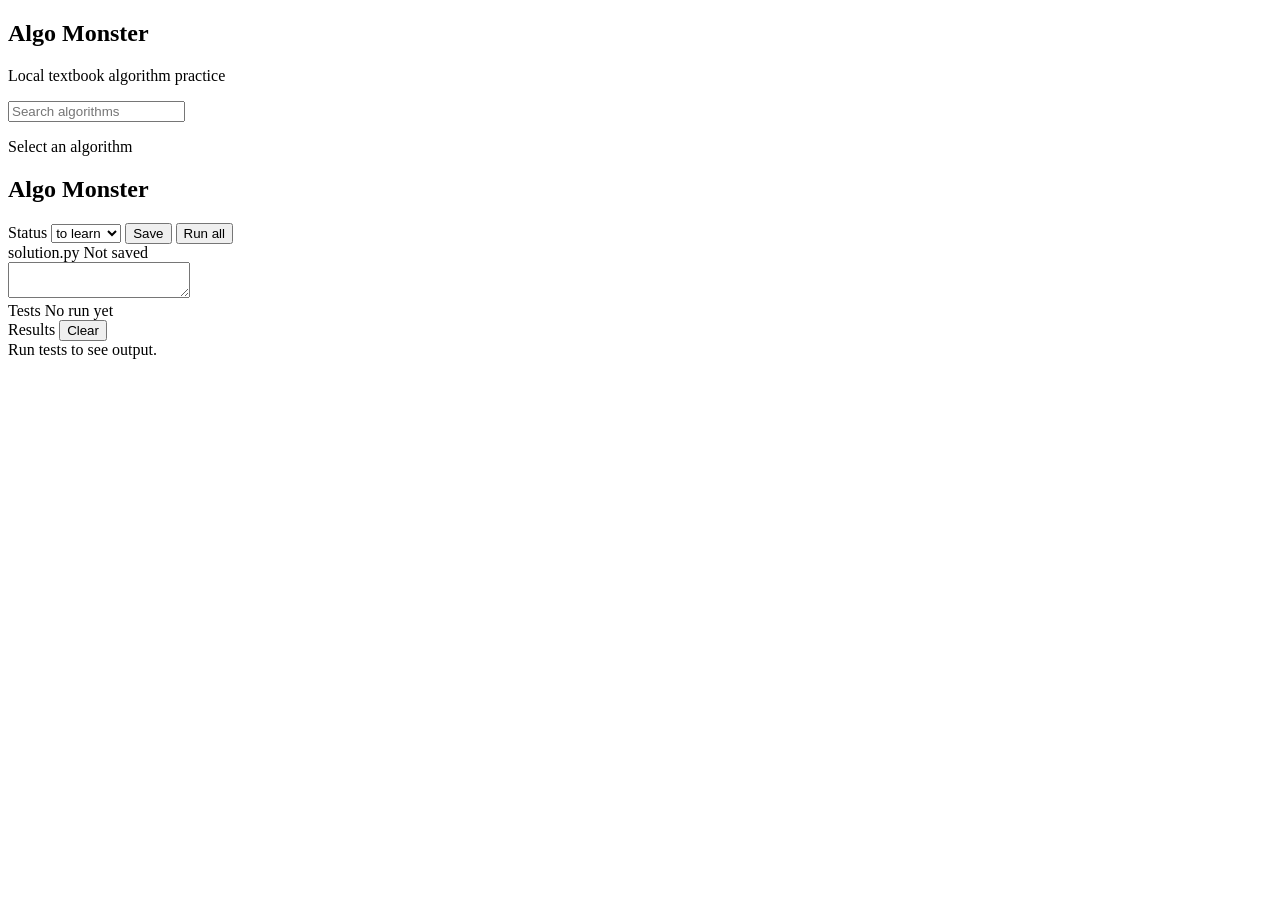
==== web/index.html @ 2ee1469a "mvp" ====
<!doctype html>
<html lang="en">
  <head>
    <meta charset="utf-8">
    <meta name="viewport" content="width=device-width, initial-scale=1">
    <title>Algo Monster</title>
    <link rel="stylesheet" href="/styles.css">
  </head>
  <body>
    <div class="app-shell">
      <aside class="sidebar">
        <div class="brand">
          <h1>Algo Monster</h1>
          <p>Local textbook algorithm practice</p>
        </div>
        <div class="sidebar-tools">
          <input id="search" type="search" placeholder="Search algorithms" autocomplete="off">
        </div>
        <nav id="algorithm-list" class="algorithm-list" aria-label="Algorithms"></nav>
      </aside>

      <main class="workspace">
        <header class="topbar">
          <div>
            <p id="category" class="category">Select an algorithm</p>
            <h2 id="title">Algo Monster</h2>
          </div>
          <div class="actions">
            <label class="status-control">
              <span>Status</span>
              <select id="learning-status">
                <option value="to learn">to learn</option>
                <option value="learning">learning</option>
                <option value="learned">learned</option>
              </select>
            </label>
            <button id="save-btn" type="button">Save</button>
            <button id="run-btn" type="button" class="primary">Run all</button>
          </div>
        </header>

        <section class="main-grid">
          <section class="prompt-panel" aria-label="Prompt">
            <div id="prompt" class="prompt"></div>
          </section>

          <section class="editor-panel" aria-label="Editor">
            <div class="panel-header">
              <span>solution.py</span>
              <span id="save-state" class="muted">Not saved</span>
            </div>
            <textarea id="editor" spellcheck="false" autocomplete="off" autocapitalize="off"></textarea>
          </section>

          <section class="tests-panel" aria-label="Tests">
            <div class="panel-header">
              <span>Tests</span>
              <span id="summary" class="muted">No run yet</span>
            </div>
            <div id="tests" class="tests"></div>
          </section>

          <section class="results-panel" aria-label="Results">
            <div class="panel-header">
              <span>Results</span>
              <button id="clear-btn" type="button" class="ghost">Clear</button>
            </div>
            <div id="results" class="results empty">Run tests to see output.</div>
          </section>
        </section>
      </main>
    </div>

    <script src="/app.js"></script>
  </body>
</html>
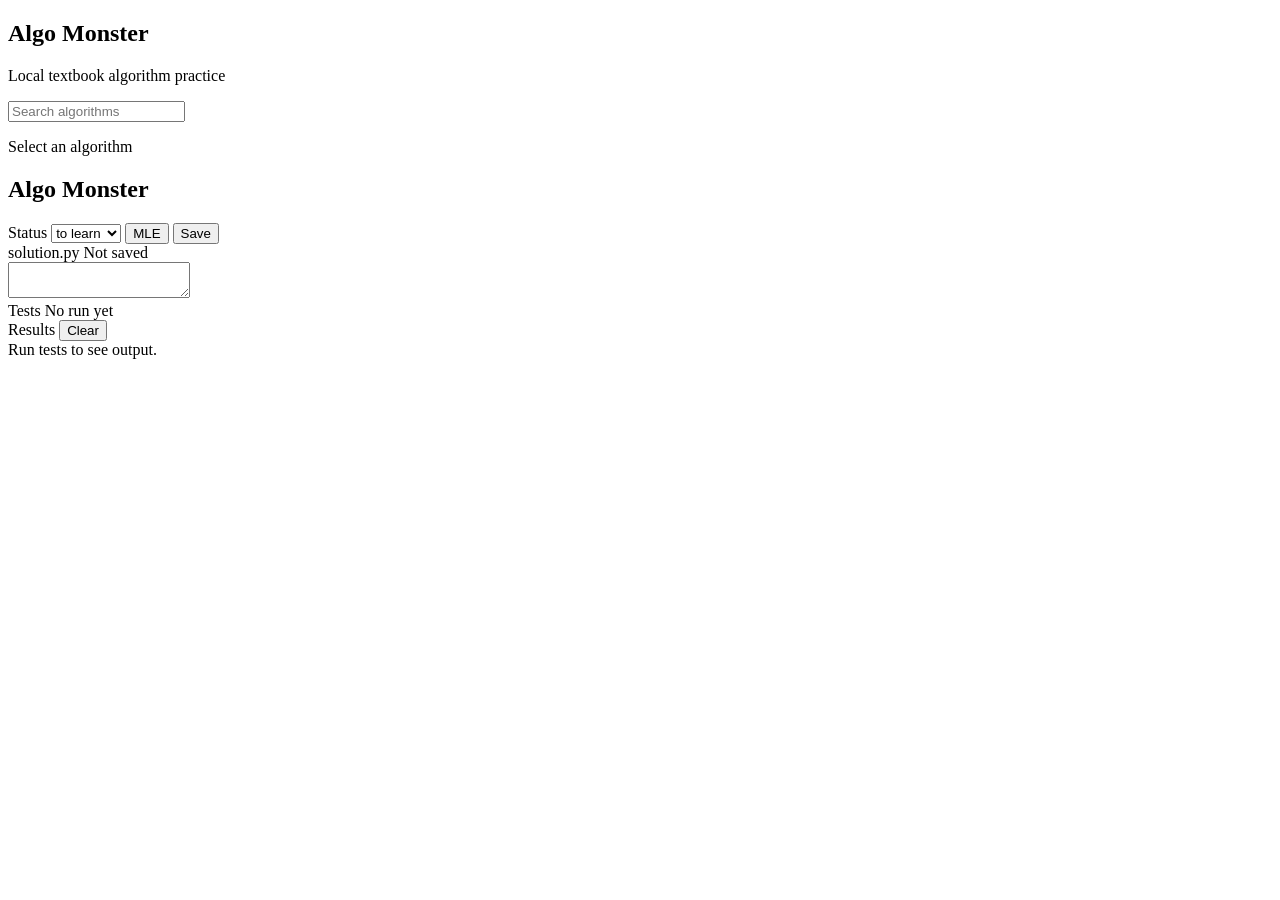
==== commit 17f0b1fa: "added mle monster" ====
--- a/web/index.html
+++ b/web/index.html
@@ -17,6 +17,7 @@
           <input id="search" type="search" placeholder="Search algorithms" autocomplete="off">
         </div>
         <nav id="algorithm-list" class="algorithm-list" aria-label="Algorithms"></nav>
+        <nav id="mle-question-list" class="algorithm-list mle-questions hidden" aria-label="MLE Questions"></nav>
       </aside>
 
       <main class="workspace">
@@ -34,8 +35,8 @@
                 <option value="learned">learned</option>
               </select>
             </label>
+            <button id="mode-toggle-btn" type="button">MLE</button>
             <button id="save-btn" type="button">Save</button>
-            <button id="run-btn" type="button" class="primary">Run all</button>
           </div>
         </header>
 
@@ -51,7 +52,6 @@
             </div>
             <textarea id="editor" spellcheck="false" autocomplete="off" autocapitalize="off"></textarea>
           </section>
-
           <section class="tests-panel" aria-label="Tests">
             <div class="panel-header">
               <span>Tests</span>
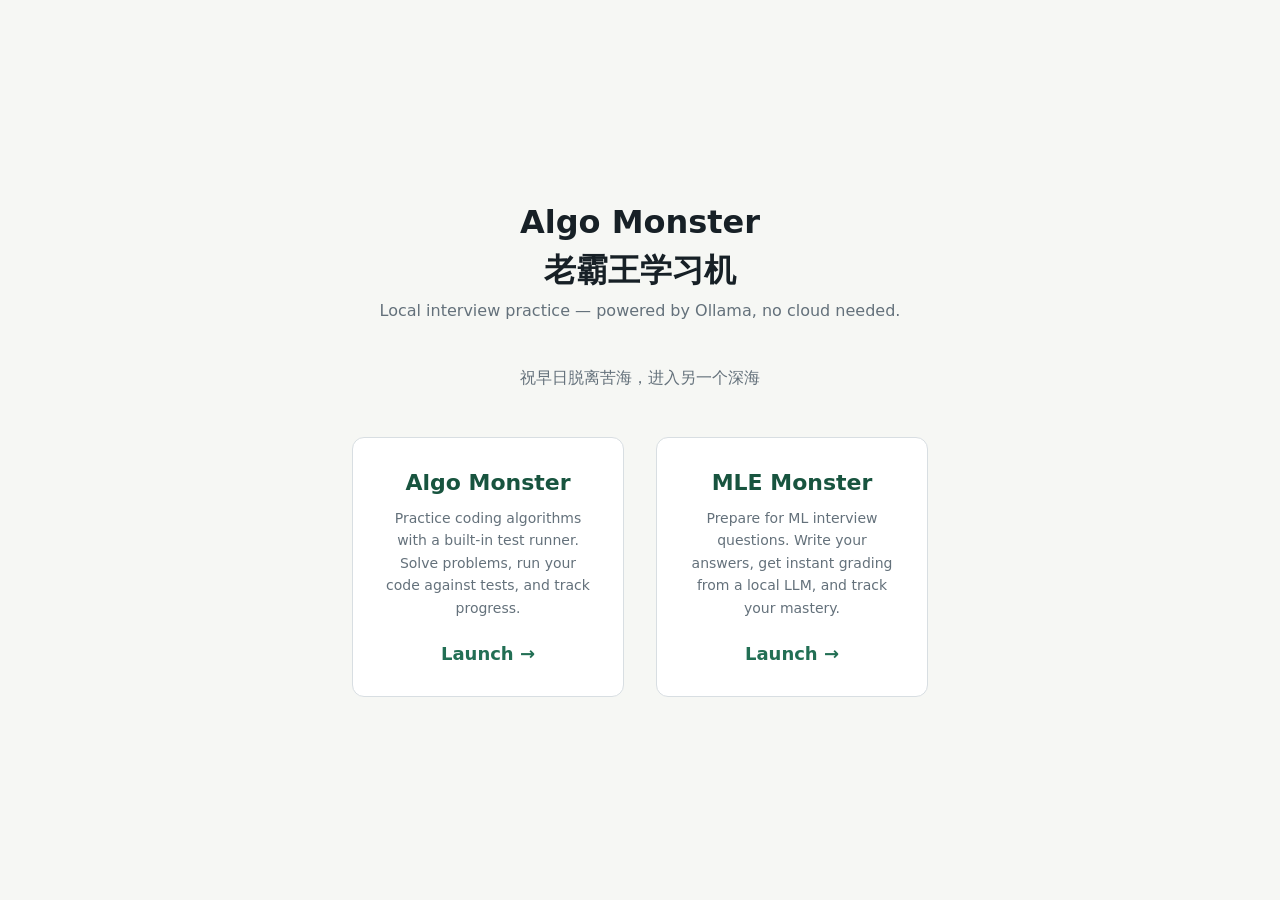
==== commit 1dde5f4e: "create index and entry points to algo or mle monster" ====
--- a/web/index.html
+++ b/web/index.html
@@ -1,76 +1,138 @@
 <!doctype html>
 <html lang="en">
-  <head>
-    <meta charset="utf-8">
-    <meta name="viewport" content="width=device-width, initial-scale=1">
-    <title>Algo Monster</title>
-    <link rel="stylesheet" href="/styles.css">
-  </head>
-  <body>
-    <div class="app-shell">
-      <aside class="sidebar">
-        <div class="brand">
-          <h1>Algo Monster</h1>
-          <p>Local textbook algorithm practice</p>
+    <head>
+        <meta charset="utf-8" />
+        <meta name="viewport" content="width=device-width, initial-scale=1" />
+        <title>Algo Monster 老霸王学习机 — Local Interview Practice</title>
+        <style>
+            :root {
+                --bg: #f6f7f4;
+                --text: #172026;
+                --muted: #64717b;
+                --accent: #226f54;
+                --accent-dark: #18543f;
+                --border: #d8dee2;
+            }
+
+            * {
+                box-sizing: border-box;
+                margin: 0;
+                padding: 0;
+            }
+
+            body {
+                font-family:
+                    Inter,
+                    ui-sans-serif,
+                    system-ui,
+                    -apple-system,
+                    sans-serif;
+                background: var(--bg);
+                color: var(--text);
+                min-height: 100vh;
+                display: flex;
+                flex-direction: column;
+                align-items: center;
+                justify-content: center;
+            }
+
+            .landing {
+                text-align: center;
+                max-width: 640px;
+                padding: 2rem;
+            }
+
+            .landing h1 {
+                font-size: 32px;
+                margin-bottom: 0.5rem;
+            }
+
+            .landing p {
+                color: var(--muted);
+                margin-bottom: 3rem;
+                font-size: 16px;
+            }
+
+            .product-grid {
+                display: grid;
+                grid-template-columns: 1fr 1fr;
+                gap: 2rem;
+            }
+
+            .product-card {
+                background: #fff;
+                border: 1px solid var(--border);
+                border-radius: 12px;
+                padding: 2rem;
+                text-decoration: none;
+                color: inherit;
+                transition:
+                    box-shadow 0.15s,
+                    border-color 0.15s;
+            }
+
+            .product-card:hover {
+                border-color: var(--accent);
+                box-shadow: 0 4px 20px rgba(34, 111, 84, 0.12);
+            }
+
+            .product-card h2 {
+                font-size: 22px;
+                margin-bottom: 0.75rem;
+                color: var(--accent-dark);
+            }
+
+            .product-card p {
+                color: var(--muted);
+                font-size: 14px;
+                margin-bottom: 1.5rem;
+                line-height: 1.6;
+            }
+
+            .product-card .arrow {
+                display: inline-block;
+                font-size: 18px;
+                color: var(--accent);
+                font-weight: 600;
+            }
+
+            @media (max-width: 600px) {
+                .product-grid {
+                    grid-template-columns: 1fr;
+                }
+            }
+        </style>
+    </head>
+    <body>
+        <div class="landing">
+            <h1>Algo Monster</h1>
+            <h1>老霸王学习机</h1>
+            <p>
+                Local interview practice — powered by Ollama, no cloud needed.
+            </p>
+            <p>祝早日脱离苦海，进入另一个深海</p>
+
+            <div class="product-grid">
+                <a href="/algo" class="product-card">
+                    <h2>Algo Monster</h2>
+                    <p>
+                        Practice coding algorithms with a built-in test runner.
+                        Solve problems, run your code against tests, and track
+                        progress.
+                    </p>
+                    <span class="arrow">Launch →</span>
+                </a>
+
+                <a href="/mle" class="product-card">
+                    <h2>MLE Monster</h2>
+                    <p>
+                        Prepare for ML interview questions. Write your answers,
+                        get instant grading from a local LLM, and track your
+                        mastery.
+                    </p>
+                    <span class="arrow">Launch →</span>
+                </a>
+            </div>
         </div>
-        <div class="sidebar-tools">
-          <input id="search" type="search" placeholder="Search algorithms" autocomplete="off">
-        </div>
-        <nav id="algorithm-list" class="algorithm-list" aria-label="Algorithms"></nav>
-        <nav id="mle-question-list" class="algorithm-list mle-questions hidden" aria-label="MLE Questions"></nav>
-      </aside>
-
-      <main class="workspace">
-        <header class="topbar">
-          <div>
-            <p id="category" class="category">Select an algorithm</p>
-            <h2 id="title">Algo Monster</h2>
-          </div>
-          <div class="actions">
-            <label class="status-control">
-              <span>Status</span>
-              <select id="learning-status">
-                <option value="to learn">to learn</option>
-                <option value="learning">learning</option>
-                <option value="learned">learned</option>
-              </select>
-            </label>
-            <button id="mode-toggle-btn" type="button">MLE</button>
-            <button id="save-btn" type="button">Save</button>
-          </div>
-        </header>
-
-        <section class="main-grid">
-          <section class="prompt-panel" aria-label="Prompt">
-            <div id="prompt" class="prompt"></div>
-          </section>
-
-          <section class="editor-panel" aria-label="Editor">
-            <div class="panel-header">
-              <span>solution.py</span>
-              <span id="save-state" class="muted">Not saved</span>
-            </div>
-            <textarea id="editor" spellcheck="false" autocomplete="off" autocapitalize="off"></textarea>
-          </section>
-          <section class="tests-panel" aria-label="Tests">
-            <div class="panel-header">
-              <span>Tests</span>
-              <span id="summary" class="muted">No run yet</span>
-            </div>
-            <div id="tests" class="tests"></div>
-          </section>
-
-          <section class="results-panel" aria-label="Results">
-            <div class="panel-header">
-              <span>Results</span>
-              <button id="clear-btn" type="button" class="ghost">Clear</button>
-            </div>
-            <div id="results" class="results empty">Run tests to see output.</div>
-          </section>
-        </section>
-      </main>
-    </div>
-
-    <script src="/app.js"></script>
-  </body>
+    </body>
 </html>
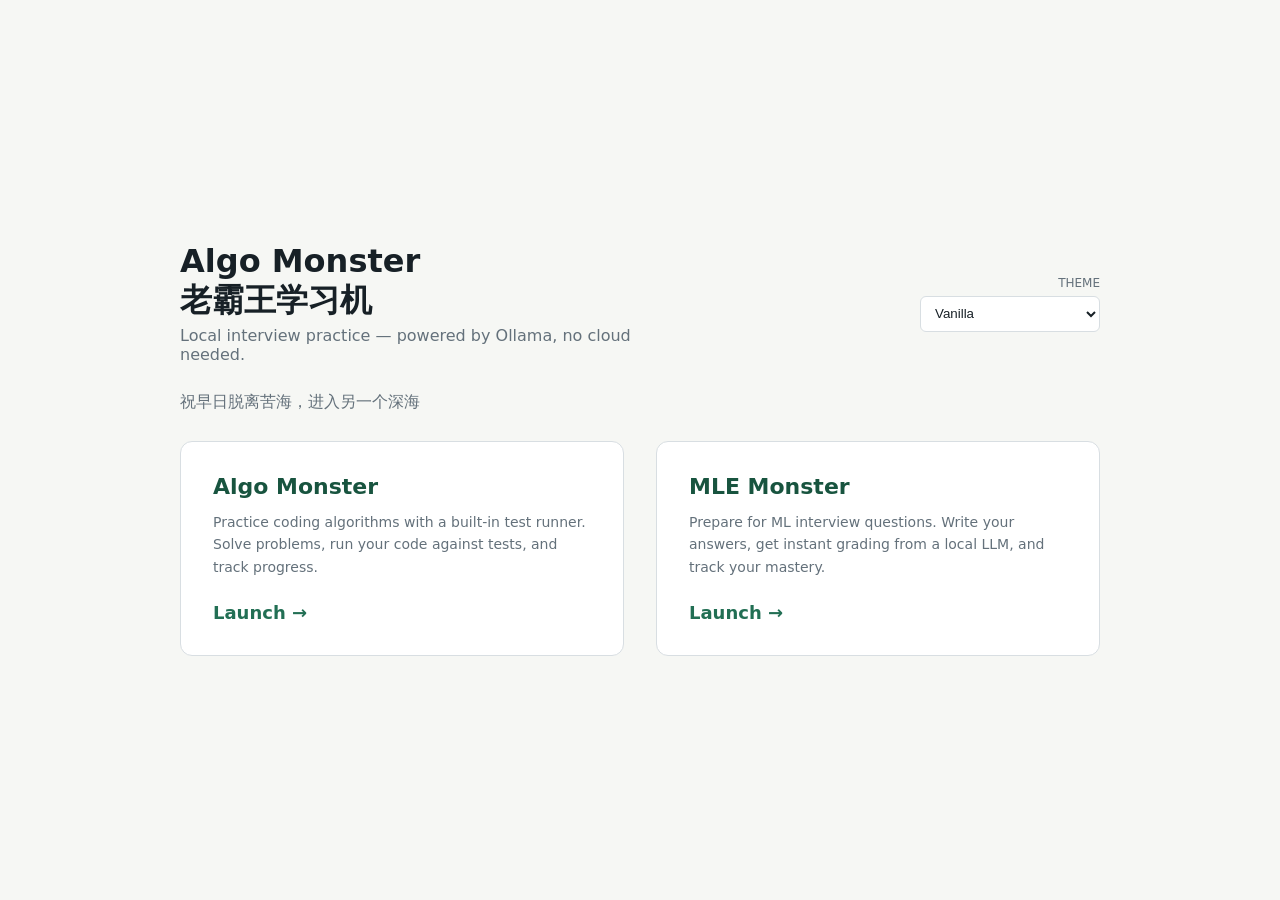
==== commit 70a135b1: "working mle page" ====
--- a/web/index.html
+++ b/web/index.html
@@ -4,14 +4,19 @@
         <meta charset="utf-8" />
         <meta name="viewport" content="width=device-width, initial-scale=1" />
         <title>Algo Monster 老霸王学习机 — Local Interview Practice</title>
+        <script src="/theme.js?v=20260618" defer></script>
         <style>
             :root {
                 --bg: #f6f7f4;
+                --panel: #ffffff;
+                --panel-alt: #f0f4f7;
                 --text: #172026;
                 --muted: #64717b;
                 --accent: #226f54;
                 --accent-dark: #18543f;
                 --border: #d8dee2;
+                --code-bg: #111820;
+                --code-text: #edf3f7;
             }
 
             * {
@@ -34,23 +39,62 @@
                 flex-direction: column;
                 align-items: center;
                 justify-content: center;
+                padding: 24px;
             }
 
             .landing {
-                text-align: center;
-                max-width: 640px;
-                padding: 2rem;
-            }
-
-            .landing h1 {
+                width: min(920px, 100%);
+            }
+
+            .landing-header {
+                display: flex;
+                align-items: center;
+                justify-content: space-between;
+                gap: 16px;
+                margin-bottom: 28px;
+            }
+
+            .brand-block h1 {
                 font-size: 32px;
-                margin-bottom: 0.5rem;
-            }
-
-            .landing p {
-                color: var(--muted);
-                margin-bottom: 3rem;
+                line-height: 1.1;
+                margin: 0;
+            }
+
+            .brand-block h1 + h1 {
+                margin-top: 4px;
+            }
+
+            .brand-block .subtitle {
+                color: var(--muted);
                 font-size: 16px;
+                margin-top: 8px;
+                max-width: 48ch;
+            }
+
+            .landing-copy {
+                color: var(--muted);
+                margin-bottom: 28px;
+                font-size: 16px;
+            }
+
+            .theme-picker {
+                display: grid;
+                gap: 6px;
+                justify-items: end;
+                color: var(--muted);
+                font-size: 12px;
+                text-transform: uppercase;
+                letter-spacing: 0;
+            }
+
+            .theme-picker select {
+                min-width: 180px;
+                height: 36px;
+                padding: 0 10px;
+                border: 1px solid var(--border);
+                border-radius: 6px;
+                background: var(--panel);
+                color: var(--text);
             }
 
             .product-grid {
@@ -60,7 +104,7 @@
             }
 
             .product-card {
-                background: #fff;
+                background: var(--panel);
                 border: 1px solid var(--border);
                 border-radius: 12px;
                 padding: 2rem;
@@ -97,6 +141,19 @@
             }
 
             @media (max-width: 600px) {
+                body {
+                    padding: 16px;
+                }
+
+                .landing-header {
+                    flex-direction: column;
+                    align-items: flex-start;
+                }
+
+                .theme-picker {
+                    justify-items: start;
+                }
+
                 .product-grid {
                     grid-template-columns: 1fr;
                 }
@@ -105,12 +162,24 @@
     </head>
     <body>
         <div class="landing">
-            <h1>Algo Monster</h1>
-            <h1>老霸王学习机</h1>
-            <p>
-                Local interview practice — powered by Ollama, no cloud needed.
-            </p>
-            <p>祝早日脱离苦海，进入另一个深海</p>
+            <div class="landing-header">
+                <div class="brand-block">
+                    <h1>Algo Monster</h1>
+                    <h1>老霸王学习机</h1>
+                    <p class="subtitle">
+                        Local interview practice — powered by Ollama, no cloud
+                        needed.
+                    </p>
+                </div>
+                <label class="theme-picker">
+                    Theme
+                    <select data-theme-picker>
+                        <option value="Vanilla">Vanilla</option>
+                    </select>
+                </label>
+            </div>
+
+            <p class="landing-copy">祝早日脱离苦海，进入另一个深海</p>
 
             <div class="product-grid">
                 <a href="/algo" class="product-card">
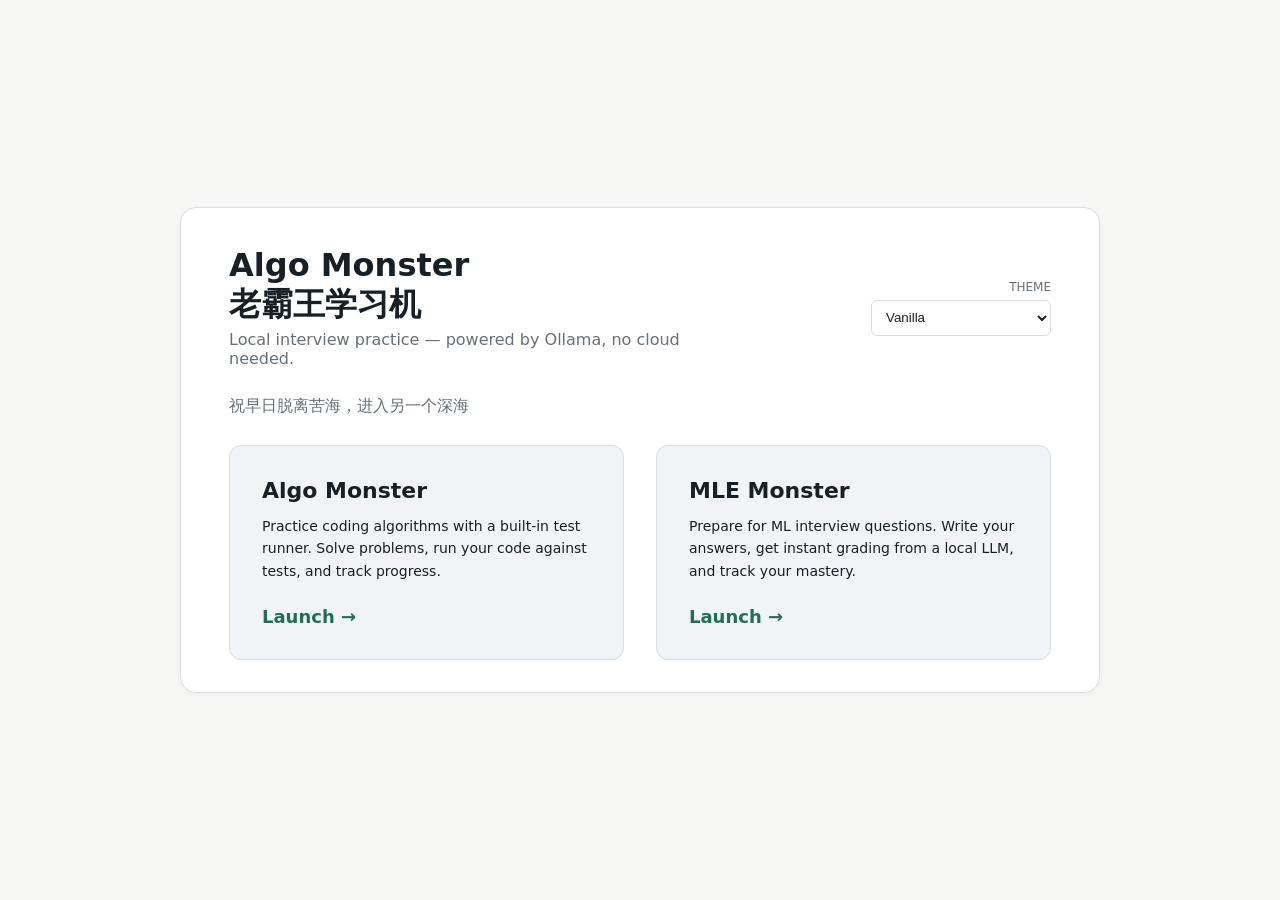
==== commit 070b718e: "add agentic ai questions" ====
--- a/web/index.html
+++ b/web/index.html
@@ -46,6 +46,37 @@
                 width: min(920px, 100%);
             }
 
+            .landing-card {
+                background: var(--panel);
+                border: 1px solid var(--border);
+                border-radius: 16px;
+                padding: 2.5rem 3rem 2rem;
+                box-shadow: 0 1px 4px rgba(0, 0, 0, 0.04);
+            }
+
+            @media (max-width: 600px) {
+                .landing-card {
+                    padding: 1.5rem;
+                }
+
+                body {
+                    padding: 16px;
+                }
+
+                .landing-header {
+                    flex-direction: column;
+                    align-items: flex-start;
+                }
+
+                .theme-picker {
+                    justify-items: start;
+                }
+
+                .product-grid {
+                    grid-template-columns: 1fr;
+                }
+            }
+
             .landing-header {
                 display: flex;
                 align-items: center;
@@ -58,6 +89,7 @@
                 font-size: 32px;
                 line-height: 1.1;
                 margin: 0;
+                color: var(--title-text);
             }
 
             .brand-block h1 + h1 {
@@ -104,7 +136,7 @@
             }
 
             .product-card {
-                background: var(--panel);
+                background: var(--panel-alt);
                 border: 1px solid var(--border);
                 border-radius: 12px;
                 padding: 2rem;
@@ -123,11 +155,11 @@
             .product-card h2 {
                 font-size: 22px;
                 margin-bottom: 0.75rem;
-                color: var(--accent-dark);
+                color: var(--title-text);
             }
 
             .product-card p {
-                color: var(--muted);
+                color: var(--title-text);
                 font-size: 14px;
                 margin-bottom: 1.5rem;
                 line-height: 1.6;
@@ -139,68 +171,51 @@
                 color: var(--accent);
                 font-weight: 600;
             }
-
-            @media (max-width: 600px) {
-                body {
-                    padding: 16px;
-                }
-
-                .landing-header {
-                    flex-direction: column;
-                    align-items: flex-start;
-                }
-
-                .theme-picker {
-                    justify-items: start;
-                }
-
-                .product-grid {
-                    grid-template-columns: 1fr;
-                }
-            }
         </style>
     </head>
     <body>
         <div class="landing">
-            <div class="landing-header">
-                <div class="brand-block">
-                    <h1>Algo Monster</h1>
-                    <h1>老霸王学习机</h1>
-                    <p class="subtitle">
-                        Local interview practice — powered by Ollama, no cloud
-                        needed.
-                    </p>
+            <div class="landing-card">
+                <div class="landing-header">
+                    <div class="brand-block">
+                        <h1>Algo Monster</h1>
+                        <h1>老霸王学习机</h1>
+                        <p class="subtitle">
+                            Local interview practice — powered by Ollama, no cloud
+                            needed.
+                        </p>
+                    </div>
+                    <label class="theme-picker">
+                        Theme
+                        <select data-theme-picker>
+                            <option value="Vanilla">Vanilla</option>
+                        </select>
+                    </label>
                 </div>
-                <label class="theme-picker">
-                    Theme
-                    <select data-theme-picker>
-                        <option value="Vanilla">Vanilla</option>
-                    </select>
-                </label>
-            </div>
-
-            <p class="landing-copy">祝早日脱离苦海，进入另一个深海</p>
-
-            <div class="product-grid">
-                <a href="/algo" class="product-card">
-                    <h2>Algo Monster</h2>
-                    <p>
-                        Practice coding algorithms with a built-in test runner.
-                        Solve problems, run your code against tests, and track
-                        progress.
-                    </p>
-                    <span class="arrow">Launch →</span>
-                </a>
-
-                <a href="/mle" class="product-card">
-                    <h2>MLE Monster</h2>
-                    <p>
-                        Prepare for ML interview questions. Write your answers,
-                        get instant grading from a local LLM, and track your
-                        mastery.
-                    </p>
-                    <span class="arrow">Launch →</span>
-                </a>
+
+                <p class="landing-copy">祝早日脱离苦海，进入另一个深海</p>
+
+                <div class="product-grid">
+                    <a href="/algo" class="product-card">
+                        <h2>Algo Monster</h2>
+                        <p>
+                            Practice coding algorithms with a built-in test runner.
+                            Solve problems, run your code against tests, and track
+                            progress.
+                        </p>
+                        <span class="arrow">Launch →</span>
+                    </a>
+
+                    <a href="/mle" class="product-card">
+                        <h2>MLE Monster</h2>
+                        <p>
+                            Prepare for ML interview questions. Write your answers,
+                            get instant grading from a local LLM, and track your
+                            mastery.
+                        </p>
+                        <span class="arrow">Launch →</span>
+                    </a>
+                </div>
             </div>
         </div>
     </body>
